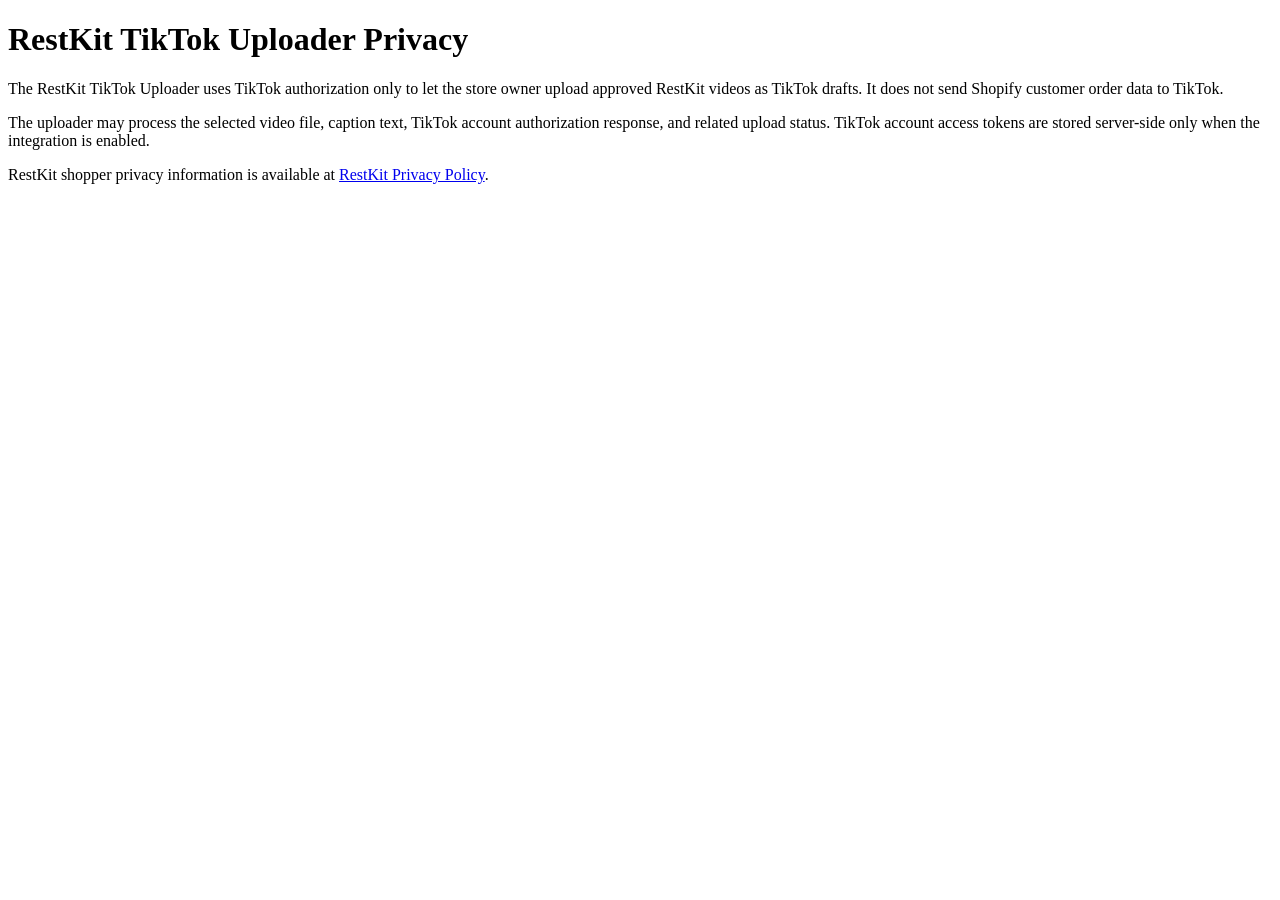
==== privacy.html @ 1a8cc3ea "Create privacy.html" ====
<!doctype html>
<html lang="en">
  <head>
    <meta charset="utf-8">
    <meta name="viewport" content="width=device-width, initial-scale=1">
    <title>RestKit TikTok Uploader Privacy</title>
  </head>
  <body>
    <main>
      <h1>RestKit TikTok Uploader Privacy</h1>
      <p>
        The RestKit TikTok Uploader uses TikTok authorization only to let the store owner
        upload approved RestKit videos as TikTok drafts. It does not send Shopify customer
        order data to TikTok.
      </p>
      <p>
        The uploader may process the selected video file, caption text, TikTok account
        authorization response, and related upload status. TikTok account access tokens are
        stored server-side only when the integration is enabled.
      </p>
      <p>
        RestKit shopper privacy information is available at
        <a href="https://restkit.myshopify.com/policies/privacy-policy">RestKit Privacy Policy</a>.
      </p>
    </main>
  </body>
</html>
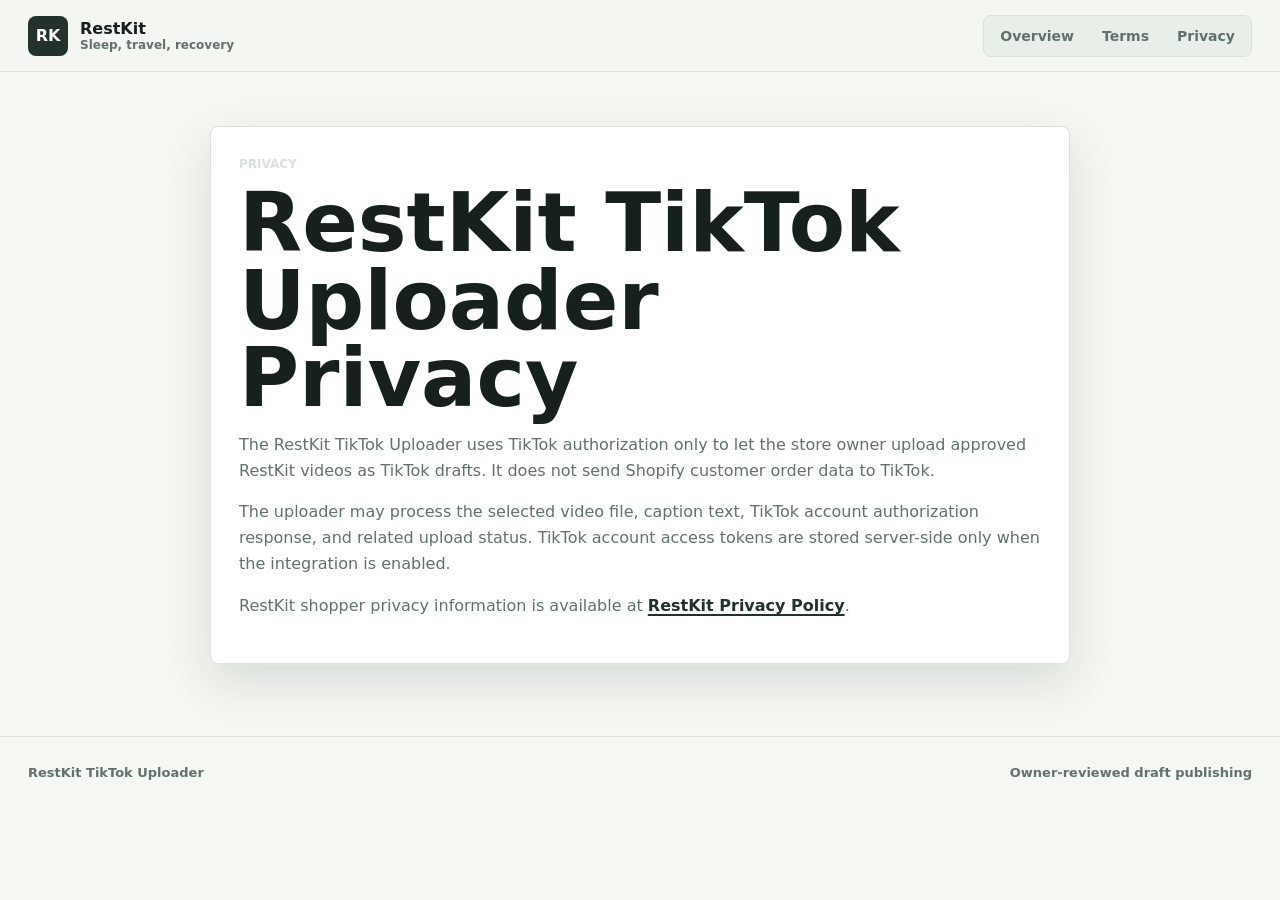
==== commit d2298b1c: "Restyle RestKit TikTok privacy page" ====
--- a/privacy.html
+++ b/privacy.html
@@ -4,24 +4,48 @@
     <meta charset="utf-8">
     <meta name="viewport" content="width=device-width, initial-scale=1">
     <title>RestKit TikTok Uploader Privacy</title>
+    <link rel="stylesheet" href="restkit.css">
   </head>
   <body>
-    <main>
-      <h1>RestKit TikTok Uploader Privacy</h1>
-      <p>
-        The RestKit TikTok Uploader uses TikTok authorization only to let the store owner
-        upload approved RestKit videos as TikTok drafts. It does not send Shopify customer
-        order data to TikTok.
-      </p>
-      <p>
-        The uploader may process the selected video file, caption text, TikTok account
-        authorization response, and related upload status. TikTok account access tokens are
-        stored server-side only when the integration is enabled.
-      </p>
-      <p>
-        RestKit shopper privacy information is available at
-        <a href="https://restkit.myshopify.com/policies/privacy-policy">RestKit Privacy Policy</a>.
-      </p>
+    <header class="topbar">
+      <a class="brand" href="index.html" aria-label="RestKit home">
+        <span class="brand-mark">RK</span>
+        <span>
+          <strong>RestKit</strong>
+          <small>Sleep, travel, recovery</small>
+        </span>
+      </a>
+      <nav class="nav" aria-label="RestKit TikTok pages">
+        <a href="index.html">Overview</a>
+        <a href="terms.html">Terms</a>
+        <a href="privacy.html">Privacy</a>
+      </nav>
+    </header>
+
+    <main class="legal">
+      <article class="legal-card">
+        <p class="eyebrow">Privacy</p>
+        <h1>RestKit TikTok Uploader Privacy</h1>
+        <p>
+          The RestKit TikTok Uploader uses TikTok authorization only to let the store
+          owner upload approved RestKit videos as TikTok drafts. It does not send Shopify
+          customer order data to TikTok.
+        </p>
+        <p>
+          The uploader may process the selected video file, caption text, TikTok account
+          authorization response, and related upload status. TikTok account access tokens
+          are stored server-side only when the integration is enabled.
+        </p>
+        <p>
+          RestKit shopper privacy information is available at
+          <a href="https://restkit.myshopify.com/policies/privacy-policy">RestKit Privacy Policy</a>.
+        </p>
+      </article>
     </main>
+
+    <footer class="footer">
+      <span>RestKit TikTok Uploader</span>
+      <span>Owner-reviewed draft publishing</span>
+    </footer>
   </body>
 </html>
--- a/restkit.css
+++ b/restkit.css
@@ -0,0 +1,604 @@
+:root {
+  color-scheme: light;
+  --ink: #17201d;
+  --muted: #63716a;
+  --line: #dbe2dc;
+  --paper: #f4f7f2;
+  --surface: #ffffff;
+  --sage: #526d5a;
+  --forest: #22312d;
+  --coral: #c96a4a;
+  --sky: #5b82a4;
+  --amber: #d5963f;
+  --shadow: 0 18px 48px rgba(25, 35, 31, 0.12);
+  font-family: Inter, ui-sans-serif, system-ui, -apple-system, BlinkMacSystemFont, "Segoe UI", sans-serif;
+}
+
+* {
+  box-sizing: border-box;
+}
+
+body {
+  margin: 0;
+  color: var(--ink);
+  background: var(--paper);
+  letter-spacing: 0;
+}
+
+a {
+  color: inherit;
+  text-decoration: none;
+}
+
+.topbar {
+  position: sticky;
+  top: 0;
+  z-index: 5;
+  display: flex;
+  align-items: center;
+  justify-content: space-between;
+  gap: 20px;
+  min-height: 72px;
+  padding: 12px 28px;
+  background: rgba(244, 247, 242, 0.94);
+  border-bottom: 1px solid var(--line);
+}
+
+.brand {
+  display: inline-flex;
+  align-items: center;
+  gap: 12px;
+  min-width: 0;
+}
+
+.brand-mark {
+  display: inline-grid;
+  width: 40px;
+  height: 40px;
+  place-items: center;
+  color: #fff;
+  background: var(--forest);
+  border-radius: 8px;
+  font-weight: 900;
+}
+
+.brand strong,
+.brand small {
+  display: block;
+}
+
+.brand small {
+  color: var(--muted);
+  font-size: 12px;
+  font-weight: 800;
+}
+
+.nav {
+  display: inline-flex;
+  gap: 4px;
+  padding: 4px;
+  background: #e8eee8;
+  border: 1px solid var(--line);
+  border-radius: 8px;
+}
+
+.nav a {
+  padding: 8px 12px;
+  color: var(--muted);
+  border-radius: 6px;
+  font-size: 14px;
+  font-weight: 800;
+}
+
+.nav a:hover {
+  color: var(--ink);
+  background: #fff;
+}
+
+.hero {
+  position: relative;
+  display: grid;
+  min-height: 520px;
+  overflow: hidden;
+  background: var(--forest);
+}
+
+.hero-visual {
+  position: absolute;
+  inset: 0;
+  overflow: hidden;
+  background:
+    linear-gradient(180deg, rgba(24, 38, 34, 0.08), rgba(24, 38, 34, 0.68)),
+    linear-gradient(135deg, #dbe8dd 0%, #f4f0df 45%, #d7e5ec 100%);
+}
+
+.hero::after {
+  position: absolute;
+  inset: 0;
+  content: "";
+  background: rgba(23, 32, 29, 0.42);
+}
+
+.hero-visual span {
+  position: absolute;
+  display: block;
+}
+
+.sunrise {
+  top: 70px;
+  right: min(12vw, 170px);
+  width: 180px;
+  aspect-ratio: 1;
+  background: radial-gradient(circle at 45% 42%, #f2c36b 0 24%, #d5963f 25% 46%, rgba(213, 150, 63, 0) 47%);
+  border-radius: 50%;
+}
+
+.case {
+  right: 12%;
+  bottom: 108px;
+  width: min(520px, 58vw);
+  height: 210px;
+  background: #f9fbf7;
+  border: 10px solid rgba(34, 49, 45, 0.22);
+  border-radius: 32px;
+  box-shadow: 0 42px 80px rgba(23, 32, 29, 0.26);
+  rotate: -5deg;
+}
+
+.case::before,
+.case::after,
+.mask::before,
+.mask::after,
+.pod::before,
+.pod::after,
+.mat::before {
+  position: absolute;
+  content: "";
+  display: block;
+}
+
+.case::before {
+  inset: 38px 42px auto;
+  height: 44px;
+  background: #dfe8e1;
+  border-radius: 14px;
+}
+
+.case::after {
+  right: 54px;
+  bottom: 38px;
+  width: 96px;
+  height: 38px;
+  background: var(--coral);
+  border-radius: 999px;
+}
+
+.mask {
+  left: 14%;
+  bottom: 134px;
+  width: 260px;
+  height: 108px;
+  background: #22312d;
+  border-radius: 72px 72px 42px 42px;
+  box-shadow: 0 34px 80px rgba(23, 32, 29, 0.34);
+  rotate: 7deg;
+}
+
+.mask::before {
+  left: -72px;
+  top: 48px;
+  width: 78px;
+  height: 12px;
+  background: #526d5a;
+  border-radius: 999px;
+}
+
+.mask::after {
+  right: -72px;
+  top: 48px;
+  width: 78px;
+  height: 12px;
+  background: #526d5a;
+  border-radius: 999px;
+}
+
+.pod {
+  left: 36%;
+  bottom: 78px;
+  width: 124px;
+  aspect-ratio: 1;
+  background: #fff;
+  border: 12px solid #5b82a4;
+  border-radius: 50%;
+  box-shadow: 0 26px 60px rgba(23, 32, 29, 0.28);
+}
+
+.pod::before {
+  inset: 25px;
+  border: 5px solid #dbe2dc;
+  border-radius: 50%;
+}
+
+.pod::after {
+  left: 50%;
+  bottom: 24px;
+  width: 34px;
+  height: 10px;
+  background: var(--coral);
+  border-radius: 999px;
+  translate: -50% 0;
+}
+
+.mat {
+  left: -5%;
+  bottom: 28px;
+  width: 62%;
+  height: 92px;
+  background: rgba(82, 109, 90, 0.84);
+  border-radius: 999px;
+  rotate: -3deg;
+}
+
+.mat::before {
+  right: 58px;
+  top: 19px;
+  width: 220px;
+  height: 18px;
+  background: rgba(244, 247, 242, 0.52);
+  border-radius: 999px;
+}
+
+.hero-content {
+  position: relative;
+  z-index: 1;
+  align-self: end;
+  width: min(920px, calc(100% - 40px));
+  margin: 0 auto;
+  padding: 0 0 52px;
+  color: #fff;
+}
+
+.eyebrow {
+  margin: 0 0 10px;
+  color: #d8e2d7;
+  font-size: 12px;
+  font-weight: 900;
+  letter-spacing: 0;
+  text-transform: uppercase;
+}
+
+h1,
+h2,
+h3,
+p {
+  margin-top: 0;
+}
+
+h1 {
+  max-width: 760px;
+  margin-bottom: 16px;
+  font-size: clamp(42px, 8vw, 82px);
+  line-height: 0.94;
+  letter-spacing: 0;
+}
+
+h2 {
+  margin-bottom: 12px;
+  font-size: clamp(28px, 4vw, 44px);
+  line-height: 1.02;
+}
+
+h3 {
+  margin-bottom: 8px;
+  font-size: 20px;
+}
+
+p {
+  color: var(--muted);
+  line-height: 1.62;
+}
+
+.hero p {
+  max-width: 620px;
+  margin-bottom: 26px;
+  color: #eef4ee;
+  font-size: 18px;
+}
+
+.actions {
+  display: flex;
+  flex-wrap: wrap;
+  gap: 12px;
+}
+
+.button,
+.ghost {
+  display: inline-flex;
+  min-height: 42px;
+  align-items: center;
+  justify-content: center;
+  padding: 0 16px;
+  border-radius: 8px;
+  font-weight: 900;
+}
+
+.button {
+  color: #fff;
+  background: var(--coral);
+}
+
+.ghost {
+  color: var(--forest);
+  background: #eef3ed;
+}
+
+.section {
+  width: min(1120px, calc(100% - 40px));
+  margin: 0 auto;
+  padding: 56px 0;
+}
+
+.section-heading {
+  display: flex;
+  align-items: end;
+  justify-content: space-between;
+  gap: 20px;
+  margin-bottom: 22px;
+}
+
+.pill {
+  padding: 8px 10px;
+  color: var(--forest);
+  background: #edf3ec;
+  border: 1px solid var(--line);
+  border-radius: 8px;
+  font-size: 13px;
+  font-weight: 900;
+}
+
+.product-grid {
+  display: grid;
+  grid-template-columns: repeat(3, minmax(0, 1fr));
+  gap: 16px;
+}
+
+.product-card,
+.info-card {
+  background: var(--surface);
+  border: 1px solid var(--line);
+  border-radius: 8px;
+  box-shadow: var(--shadow);
+  overflow: hidden;
+}
+
+.product-visual {
+  position: relative;
+  aspect-ratio: 4 / 3;
+  overflow: hidden;
+  background: #edf3ec;
+}
+
+.product-visual span,
+.product-visual span::before,
+.product-visual span::after {
+  position: absolute;
+  display: block;
+  content: "";
+}
+
+.visual-mask {
+  background:
+    linear-gradient(135deg, rgba(34, 49, 45, 0.06), rgba(201, 106, 74, 0.14)),
+    #eef3ed;
+}
+
+.visual-mask span {
+  left: 20%;
+  top: 38%;
+  width: 60%;
+  height: 27%;
+  background: var(--forest);
+  border-radius: 999px 999px 48px 48px;
+}
+
+.visual-mask span::before,
+.visual-mask span::after {
+  top: 44%;
+  width: 22%;
+  height: 10px;
+  background: var(--sage);
+  border-radius: 999px;
+}
+
+.visual-mask span::before {
+  left: -18%;
+}
+
+.visual-mask span::after {
+  right: -18%;
+}
+
+.visual-pillow {
+  background:
+    linear-gradient(135deg, rgba(91, 130, 164, 0.18), rgba(244, 247, 242, 0.72)),
+    #f7fbf7;
+}
+
+.visual-pillow span {
+  left: 15%;
+  top: 26%;
+  width: 70%;
+  height: 48%;
+  background: #fff;
+  border: 8px solid #d7e5ec;
+  border-radius: 32px;
+  box-shadow: inset 0 0 0 1px rgba(91, 130, 164, 0.28);
+}
+
+.visual-pillow span::before {
+  left: 16%;
+  top: 38%;
+  width: 68%;
+  height: 14px;
+  background: #dbe8dd;
+  border-radius: 999px;
+}
+
+.visual-pod {
+  background:
+    linear-gradient(135deg, rgba(213, 150, 63, 0.18), rgba(82, 109, 90, 0.12)),
+    #f7f5ec;
+}
+
+.visual-pod span {
+  left: 50%;
+  top: 50%;
+  width: 38%;
+  aspect-ratio: 1;
+  background: #fff;
+  border: 10px solid var(--sky);
+  border-radius: 50%;
+  translate: -50% -50%;
+}
+
+.visual-pod span::before {
+  inset: 25%;
+  border: 4px solid #dbe2dc;
+  border-radius: 50%;
+}
+
+.visual-pod span::after {
+  left: 50%;
+  bottom: 20%;
+  width: 30%;
+  height: 8px;
+  background: var(--coral);
+  border-radius: 999px;
+  translate: -50% 0;
+}
+
+.product-card div,
+.info-card {
+  padding: 16px;
+}
+
+.info-grid {
+  display: grid;
+  grid-template-columns: 1fr 1fr;
+  gap: 16px;
+}
+
+.info-card strong {
+  color: var(--forest);
+}
+
+.legal {
+  width: min(860px, calc(100% - 40px));
+  margin: 0 auto;
+  padding: 54px 0 72px;
+}
+
+.legal-card {
+  padding: 28px;
+  background: var(--surface);
+  border: 1px solid var(--line);
+  border-radius: 8px;
+  box-shadow: var(--shadow);
+}
+
+.legal-card a {
+  color: var(--forest);
+  font-weight: 900;
+  text-decoration: underline;
+  text-decoration-thickness: 2px;
+  text-underline-offset: 3px;
+}
+
+.callback-code {
+  display: block;
+  overflow-wrap: anywhere;
+  padding: 14px;
+  color: var(--forest);
+  background: #eef3ed;
+  border: 1px solid var(--line);
+  border-radius: 8px;
+}
+
+.footer {
+  display: flex;
+  justify-content: space-between;
+  gap: 20px;
+  padding: 28px;
+  color: var(--muted);
+  border-top: 1px solid var(--line);
+  font-size: 13px;
+  font-weight: 800;
+}
+
+@media (max-width: 760px) {
+  .topbar,
+  .section-heading,
+  .footer {
+    display: grid;
+  }
+
+  .nav {
+    overflow-x: auto;
+  }
+
+  .hero {
+    min-height: 500px;
+  }
+
+  .sunrise {
+    right: -20px;
+    width: 128px;
+  }
+
+  .case {
+    right: -30px;
+    bottom: 120px;
+    width: 330px;
+    height: 150px;
+  }
+
+  .mask {
+    left: 30px;
+    bottom: 145px;
+    width: 188px;
+    height: 82px;
+  }
+
+  .pod {
+    left: auto;
+    right: 34px;
+    bottom: 58px;
+    width: 92px;
+  }
+
+  .mat {
+    left: -70px;
+    bottom: 26px;
+    width: 112%;
+    height: 72px;
+  }
+
+  .hero-content {
+    width: min(100% - 32px, 920px);
+    padding-bottom: 34px;
+  }
+
+  h1 {
+    font-size: 42px;
+  }
+
+  .product-grid,
+  .info-grid {
+    grid-template-columns: 1fr;
+  }
+
+  .button,
+  .ghost {
+    width: 100%;
+  }
+}
